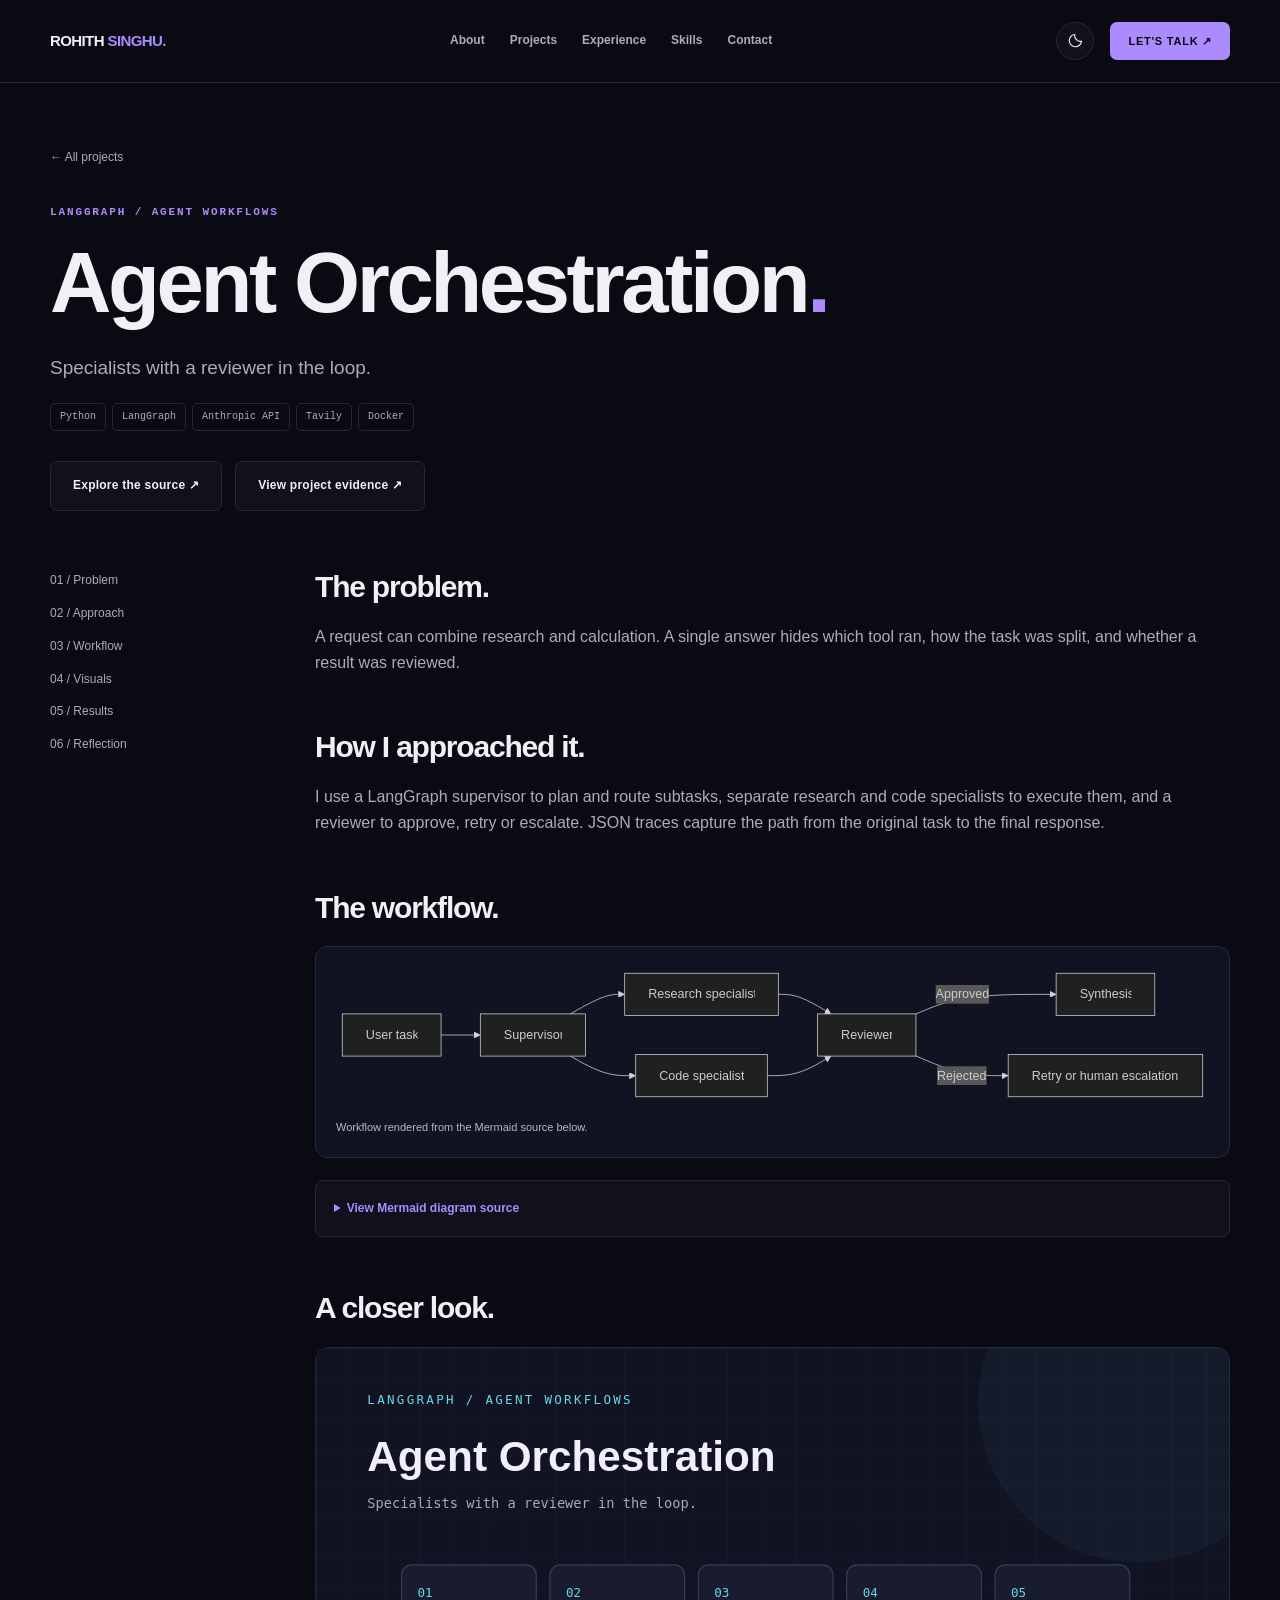
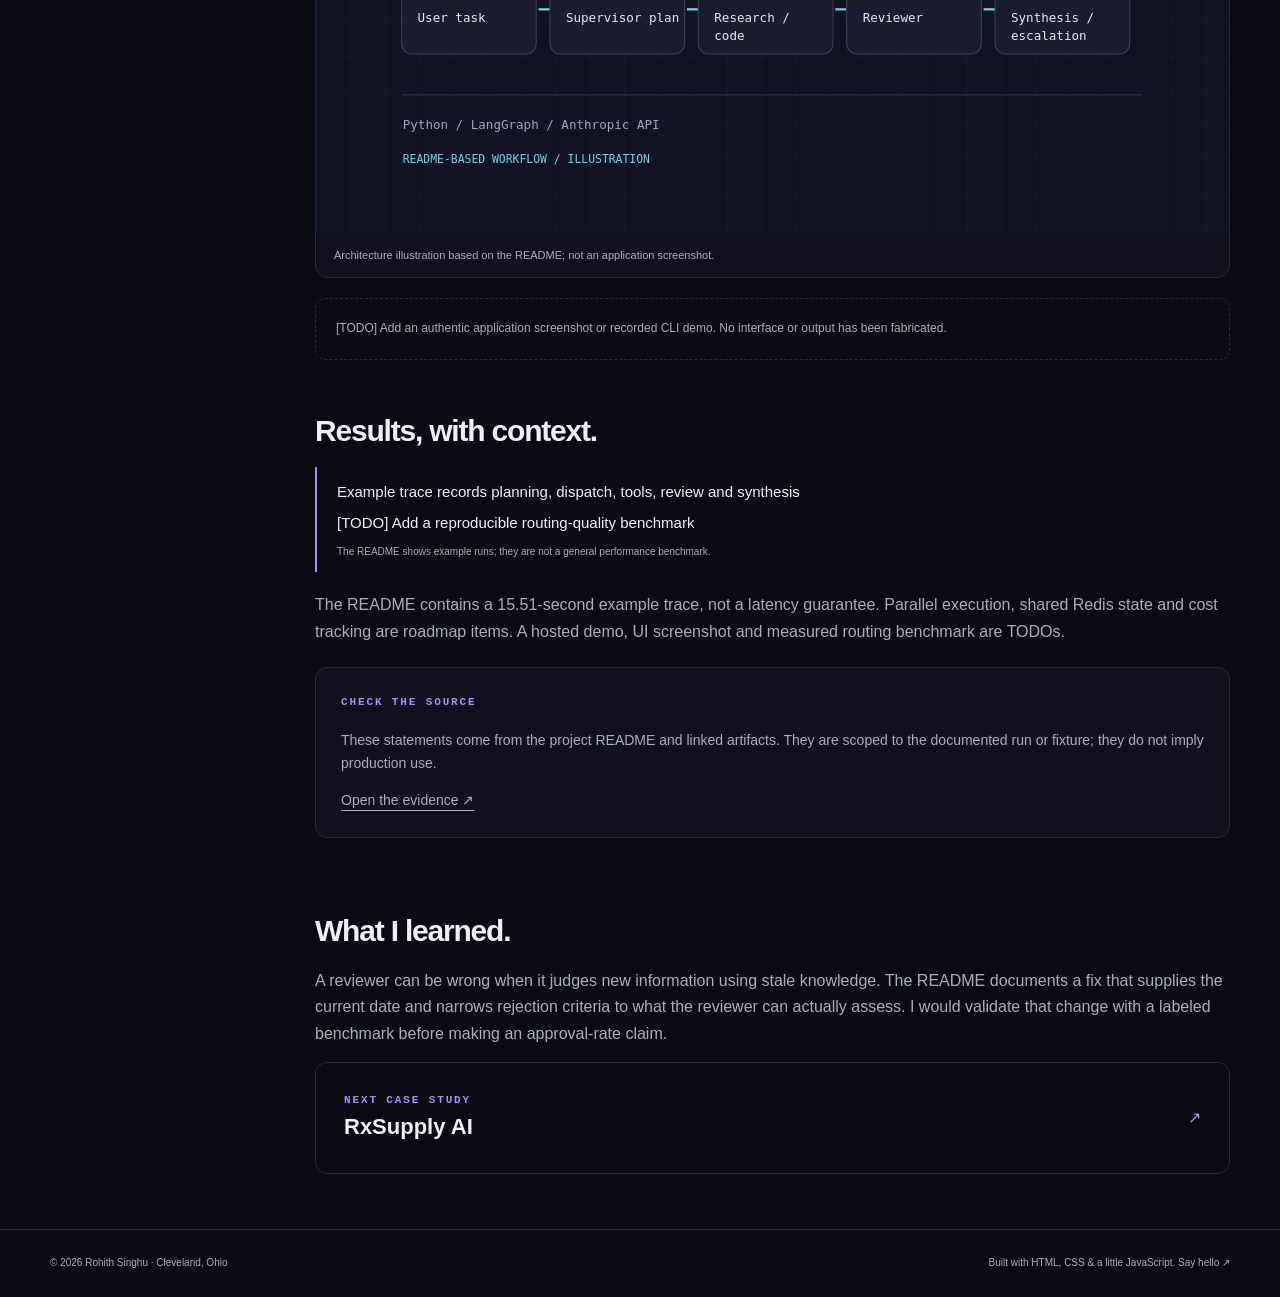
==== projects/agent-orchestration.html @ 7f61365f "Publish Rohith Singhu portfolio with five AI case studies and accessible responsive design" ====
<!doctype html>
<html lang="en" data-theme="dark"><head><meta charset="utf-8"><meta name="viewport" content="width=device-width,initial-scale=1">
<title>Agent Orchestration | Rohith Singhu</title><meta name="description" content="A task orchestration prototype that routes research and code work to specialists, reviews outputs, and records decisions in a structured trace."><meta name="theme-color" content="#090a12">
<link rel="canonical" href="https://rohith-jpg.github.io/projects/agent-orchestration.html"><meta property="og:type" content="website"><meta property="og:title" content="Agent Orchestration | Rohith Singhu">
<meta property="og:description" content="A task orchestration prototype that routes research and code work to specialists, reviews outputs, and records decisions in a structured trace."><meta property="og:url" content="https://rohith-jpg.github.io/projects/agent-orchestration.html">
<meta property="og:image" content="https://rohith-jpg.github.io/assets/og-image.png"><meta property="og:image:width" content="1200"><meta property="og:image:height" content="630"><meta property="og:image:alt" content="Rohith Singhu — AI and Software Engineer">
<meta name="twitter:card" content="summary_large_image"><meta name="twitter:title" content="Agent Orchestration | Rohith Singhu"><meta name="twitter:description" content="A task orchestration prototype that routes research and code work to specialists, reviews outputs, and records decisions in a structured trace."><meta name="twitter:image" content="https://rohith-jpg.github.io/assets/og-image.png">
<link rel="icon" href="../assets/favicon.svg" type="image/svg+xml"><link rel="stylesheet" href="../assets/style.css">
<script>try{const t=localStorage.getItem('theme');if(t==='light'||t==='dark')document.documentElement.dataset.theme=t;}catch(e){}</script>
<script type="application/ld+json">{"@context": "https://schema.org", "@type": "Person", "name": "Rohith Singhu", "url": "https://rohith-jpg.github.io", "email": "rohithsinghu7@gmail.com", "sameAs": ["https://github.com/rohith-jpg", "https://www.linkedin.com/in/rohithsinghu/"], "alumniOf": [{"@type": "CollegeOrUniversity", "name": "Auburn University at Montgomery"}, {"@type": "CollegeOrUniversity", "name": "VIT-AP University"}]}</script><script src="../assets/site.js" defer></script>
</head><body><a class="skip" href="#main">Skip to content</a>
<header class="site-header"><div class="container header-inner"><a class="wordmark" href="../index.html" aria-label="Rohith Singhu home">ROHITH<span> SINGHU</span><span aria-hidden="true">.</span></a>
<nav class="nav" id="main-nav" aria-label="Main navigation"><a href="../index.html#about">About</a><a href="../index.html#projects">Projects</a><a href="../index.html#experience">Experience</a><a href="../index.html#skills">Skills</a><a href="../index.html#contact">Contact</a></nav><div class="header-actions"><button class="theme-toggle" type="button" aria-label="Switch to light mode" aria-pressed="false"><svg aria-hidden="true" viewBox="0 0 24 24" fill="none" stroke="currentColor" stroke-width="1.6"><path d="M20.5 13.2A8.6 8.6 0 0 1 10.8 3.5 8.7 8.7 0 1 0 20.5 13.2Z"/></svg></button><button class="menu-toggle" type="button" aria-expanded="false" aria-controls="main-nav">Menu</button><a class="mini-cta" href="../index.html#contact">LET'S TALK ↗</a></div></div></header>
<main id="main"><div class="container"><section class="case-hero"><a class="back" href="../index.html#projects">← All projects</a><div class="eyebrow">LANGGRAPH / AGENT WORKFLOWS</div><h1>Agent Orchestration<span class="accent">.</span></h1><p class="lead">Specialists with a reviewer in the loop.</p><div class="tags"><span class="tag">Python</span><span class="tag">LangGraph</span><span class="tag">Anthropic API</span><span class="tag">Tavily</span><span class="tag">Docker</span></div><div class="actions"><a href="https://github.com/rohith-jpg/agent-orchestration" target="_blank" rel="noopener noreferrer" class="button">Explore the source ↗<span class="visually-hidden"> (opens in new tab)</span></a><a href="https://github.com/rohith-jpg/agent-orchestration#proof-it-works--real-outputs" target="_blank" rel="noopener noreferrer" class="button">View project evidence ↗<span class="visually-hidden"> (opens in new tab)</span></a></div></section><div class="case-layout"><nav class="case-aside" aria-label="Case study sections"><a href="#problem">01 / Problem</a><a href="#approach">02 / Approach</a><a href="#workflow">03 / Workflow</a><a href="#screenshots">04 / Visuals</a><a href="#results">05 / Results</a><a href="#learning">06 / Reflection</a></nav><div class="case-content"><section id="problem"><h2>The problem.</h2><p>A request can combine research and calculation. A single answer hides which tool ran, how the task was split, and whether a result was reviewed.</p></section><section id="approach"><h2>How I approached it.</h2><p>I use a LangGraph supervisor to plan and route subtasks, separate research and code specialists to execute them, and a reviewer to approve, retry or escalate. JSON traces capture the path from the original task to the final response.</p></section><section id="workflow"><h2>The workflow.</h2><figure class="mermaid-figure"><img src="../assets/agent-orchestration-flow.svg" alt="User task to Supervisor plan to Research / code to Reviewer to Synthesis / escalation" loading="lazy"><figcaption>Workflow rendered from the Mermaid source below.</figcaption></figure><details><summary>View Mermaid diagram source</summary><pre><code>flowchart LR
  A[User task] --&gt; B[Supervisor]
  B --&gt; C[Research specialist]
  B --&gt; D[Code specialist]
  C --&gt; E[Reviewer]
  D --&gt; E
  E --&gt;|Approved| F[Synthesis]
  E --&gt;|Rejected| G[Retry or human escalation]</code></pre><p class="small">The diagram above is a simplified visual summary. This Mermaid source captures the branching workflow.</p></details></section><section id="screenshots"><h2>A closer look.</h2><figure class="case-capture"><img src="../assets/agent-orchestration.svg" alt="Agent Orchestration workflow illustration" width="800" height="425" loading="lazy"><figcaption>Architecture illustration based on the README; not an application screenshot.</figcaption></figure><div class="pending-box">[TODO] Add an authentic application screenshot or recorded CLI demo. No interface or output has been fabricated.</div></section><section id="results"><h2>Results, with context.</h2><div class="result-box"><p>Example trace records planning, dispatch, tools, review and synthesis</p><p>[TODO] Add a reproducible routing-quality benchmark</p><p class="result-note">The README shows example runs; they are not a general performance benchmark.</p></div><p>The README contains a 15.51-second example trace, not a latency guarantee. Parallel execution, shared Redis state and cost tracking are roadmap items. A hosted demo, UI screenshot and measured routing benchmark are TODOs.</p><div class="evidence-panel"><div class="eyebrow">Check the source</div><p>These statements come from the project README and linked artifacts. They are scoped to the documented run or fixture; they do not imply production use.</p><p style="margin-top:14px"><a href="https://github.com/rohith-jpg/agent-orchestration#proof-it-works--real-outputs" target="_blank" rel="noopener noreferrer" >Open the evidence ↗<span class="visually-hidden"> (opens in new tab)</span></a></p></div></section><section id="learning"><h2>What I learned.</h2><p>A reviewer can be wrong when it judges new information using stale knowledge. The README documents a fix that supplies the current date and narrows rejection criteria to what the reviewer can actually assess. I would validate that change with a labeled benchmark before making an approval-rate claim.</p><a class="next-project" href="rxsupply-ai.html"><div><div class="eyebrow">Next case study</div><strong>RxSupply AI</strong></div><span aria-hidden="true">↗</span></a></section></div></div></div></main><footer class="site-footer"><div class="container footer-inner"><span>© 2026 Rohith Singhu · Cleveland, Ohio</span><span>Built with HTML, CSS & a little JavaScript. <a href="../index.html#contact">Say hello ↗</a></span></div></footer></body></html>
---- assets/style.css ----
@layer reset,base,components,responsive;
@layer reset{*,*::before,*::after{box-sizing:border-box}body,h1,h2,h3,p,figure{margin:0}img,svg{display:block;max-width:100%}button,a{-webkit-tap-highlight-color:transparent}button,input{font:inherit}button{cursor:pointer}a{color:inherit}html{scroll-behavior:smooth;scroll-padding-top:100px}}
@layer base{
:root{color-scheme:dark;--bg:#090a12;--panel:#10111c;--panel2:#171826;--ink:#f1f0f7;--muted:#acacbf;--line:#272838;--accent:#ac8bff;--glow:#7950e8;--green:#70dbba;--code:#d3c4ff;--shadow:0 24px 70px #0003}
:root[data-theme=light]{color-scheme:light;--bg:#f7f7fb;--panel:#fff;--panel2:#eeeeF6;--ink:#191626;--muted:#565469;--line:#d9d7e6;--accent:#6840bd;--glow:#9b7cdd;--green:#14745a;--code:#563798;--shadow:0 24px 70px #26213a0d}
body{background:var(--bg);color:var(--ink);font-family:'Segoe UI',Arial,sans-serif;font-size:16px;line-height:1.65}::selection{background:#8053df;color:white}a{text-underline-offset:5px}a:hover{color:var(--accent)}:focus-visible{outline:3px solid var(--accent);outline-offset:5px}button{color:inherit}h1,h2,h3{line-height:1.08;letter-spacing:-.04em}h1{font-size:clamp(62px,8.6vw,124px);font-weight:850}h2{font-size:clamp(32px,4.4vw,54px);font-weight:750}h3{font-size:26px;font-weight:700}p{color:var(--muted)}main{overflow:clip}section{scroll-margin-top:95px}button:disabled{cursor:default}small,.small{font-size:12px}code,pre,.eyebrow,.index,.tag,.project-type,.kicker{font-family:Consolas,'Courier New',monospace}pre{white-space:pre-wrap;overflow-wrap:anywhere;font-size:13px;line-height:1.7}code{font-size:.88em}.container{width:min(1180px,calc(100% - 64px));margin-inline:auto}.skip{position:fixed;top:-80px;left:20px;background:var(--ink);color:var(--bg);padding:12px;z-index:100}.skip:focus{top:10px}.muted{color:var(--muted)}.accent{color:var(--accent)}.eyebrow{color:var(--accent);font-size:11px;letter-spacing:.17em;text-transform:uppercase;font-weight:700}.section{padding:96px 0;border-top:1px solid var(--line)}.section-heading{display:flex;justify-content:space-between;align-items:end;gap:32px;margin-bottom:38px}.section-heading p{max-width:420px;font-size:15px}.section-heading h2{margin-top:12px}.section-number{font-family:Consolas,monospace;color:var(--muted);font-size:12px}.lead{font-size:19px;line-height:1.8}.visually-hidden{position:absolute;width:1px;height:1px;padding:0;margin:-1px;overflow:hidden;clip:rect(0,0,0,0);white-space:nowrap;border:0}}
@layer components{
.site-header{position:sticky;top:0;z-index:20;background:var(--bg);border-bottom:1px solid var(--line)}.header-inner{height:82px;display:flex;align-items:center;justify-content:space-between;gap:24px}.wordmark{text-decoration:none;font-size:15px;font-weight:800;letter-spacing:-.04em;white-space:nowrap}.wordmark span{color:var(--accent)}.nav{display:flex;gap:25px;align-items:center}.nav a{font-size:12px;color:var(--muted);text-decoration:none;font-weight:650}.nav a:hover{color:var(--ink)}.header-actions{display:flex;align-items:center;gap:16px}.theme-toggle,.menu-toggle{border:1px solid var(--line);border-radius:50%;background:var(--panel);height:38px;width:38px;display:grid;place-items:center}.theme-toggle svg{width:17px;height:17px}.menu-toggle{display:none;border-radius:10px;width:auto;padding:0 12px}.mini-cta{font-size:11px;font-weight:800;letter-spacing:.07em;text-decoration:none;background:var(--accent);color:var(--bg);padding:10px 18px;border-radius:7px}.mini-cta:hover{color:var(--bg);filter:brightness(1.1)}
.hero{padding:78px 0 0}.availability{display:inline-flex;align-items:center;gap:9px;font:10px Consolas,monospace;font-weight:700;letter-spacing:.13em;color:var(--green);padding:8px 12px;border:1px solid var(--line);border-radius:30px;background:var(--panel)}.availability::before{content:'';width:6px;height:6px;border-radius:50%;background:var(--green)}.hero-grid{display:grid;grid-template-columns:1.17fr .83fr;gap:54px;align-items:center;margin:28px 0 52px}.hero h1 span{display:block;color:var(--accent)}.hero-title{font-size:13px;letter-spacing:.21em;text-transform:uppercase;font-weight:750;color:var(--ink);margin:24px 0 18px}.hero-copy{font-size:18px;line-height:1.8;max-width:560px}.actions{display:flex;gap:13px;flex-wrap:wrap;margin-top:30px}.button{display:inline-flex;align-items:center;justify-content:center;gap:18px;font-size:12px;font-weight:750;letter-spacing:.02em;padding:14px 22px;border-radius:7px;text-decoration:none;border:1px solid var(--line);background:var(--panel);color:var(--ink);min-height:48px}.button.primary{background:var(--ink);color:var(--bg);border-color:var(--ink)}.button:hover{transform:translateY(-2px);border-color:var(--accent)}.button[aria-disabled=true]{color:var(--muted);background:transparent}.socials{display:flex;gap:22px;margin-top:23px;font-size:12px}.socials a{text-decoration:none;color:var(--muted)}.socials a:hover{color:var(--accent)}.hero-art{position:relative;padding:20px 0}.system-map{border:1px solid var(--line);border-radius:20px;background:radial-gradient(ellipse at 50% 36%,#7343d927,transparent 70%),var(--panel);padding:25px;box-shadow:var(--shadow)}.system-map .map-top{display:flex;justify-content:space-between;align-items:center;font:10px Consolas,monospace;color:var(--muted);letter-spacing:.06em}.map-top span:last-child{color:var(--green)}.system-map svg{width:100%;height:auto;margin:16px 0}.map-bottom{display:flex;gap:8px;flex-wrap:wrap}.map-bottom span{font:10px Consolas,monospace;color:var(--muted);padding:6px 9px;background:var(--panel2);border-radius:4px}.art-note{font-size:10px;margin-top:11px;text-align:right;font-family:Consolas,monospace}.hero-strip{border-top:1px solid var(--line);border-bottom:1px solid var(--line);display:grid;grid-template-columns:repeat(3,1fr);margin-bottom:0}.hero-strip>div{padding:24px 26px;border-right:1px solid var(--line)}.hero-strip>div:first-child{padding-left:0}.hero-strip>div:last-child{border:0}.hero-strip b{display:block;font-size:15px;font-weight:650}.hero-strip span{color:var(--muted);font-size:11px}
.about-grid{display:grid;grid-template-columns:.65fr 1.35fr;gap:80px}.about-grid h2{margin-top:12px}.about-copy p+p{margin-top:18px}.focus-list{display:flex;flex-wrap:wrap;gap:9px;margin-top:24px}.tag{font-size:10px;border:1px solid var(--line);border-radius:5px;padding:5px 9px;color:var(--muted)}.location{margin-top:25px;font-size:12px;padding-left:16px;border-left:2px solid var(--accent)}
.filters{display:flex;gap:8px;margin-bottom:28px;flex-wrap:wrap}.filter{font-size:11px;border:1px solid var(--line);background:var(--panel);color:var(--muted);padding:9px 15px;border-radius:30px;min-height:40px}.filter[aria-pressed=true]{background:var(--accent);border-color:var(--accent);color:var(--bg);font-weight:700}.projects-grid{display:grid;grid-template-columns:repeat(2,minmax(0,1fr));gap:25px}.project{border:1px solid var(--line);border-radius:15px;background:var(--panel);overflow:hidden;display:flex;flex-direction:column;transition:border-color .18s,transform .18s}.project:hover{border-color:var(--accent);transform:translateY(-3px)}.project[hidden]{display:none}.project-media{aspect-ratio:16/8.5;background:#111323;overflow:hidden;position:relative;border-bottom:1px solid var(--line)}.project-media img{width:100%;height:100%;object-fit:cover;object-position:top}.media-label{position:absolute;bottom:10px;left:12px;background:#090a12e8;color:#d6d0e6;font:9px Consolas,monospace;padding:5px 8px;border:1px solid #393349;border-radius:4px}.project-body{padding:26px;display:flex;flex:1;flex-direction:column}.project-type{color:var(--accent);font-size:10px;letter-spacing:.1em;margin-bottom:12px}.project h3{font-size:26px;margin-bottom:13px}.project h3 a{text-decoration:none}.project-body>p{font-size:14px;line-height:1.8}.tags{display:flex;gap:6px;flex-wrap:wrap;margin:18px 0}.project .tag{font-size:9px}.result-box{border-left:2px solid var(--accent);padding:1px 0 1px 13px;margin:3px 0 20px}.result-box p{font-size:11px;color:var(--ink);line-height:1.7}.result-box p+p{margin-top:5px}.result-note{font-size:10px!important;color:var(--muted)!important;margin-top:8px!important}.project-links{border-top:1px solid var(--line);padding-top:17px;display:flex;gap:18px;align-items:center;flex-wrap:wrap;margin-top:auto;font-size:11px;font-weight:650}.project-links a{text-decoration:none}.project-links .case-link{margin-left:auto;color:var(--accent)}.pending{font-size:10px;color:var(--muted)}
.research{display:grid;grid-template-columns:.7fr 1.3fr;gap:60px;border:1px solid var(--line);border-radius:16px;padding:36px;margin-top:30px;background:linear-gradient(130deg,#7c49d713,transparent),var(--panel)}.research h3{font-size:26px;margin:13px 0 16px}.research p{font-size:14px}.research .button{margin-top:22px}.research-meta{font:11px Consolas,monospace;color:var(--muted);line-height:2;margin-top:18px}.pose-art{width:100%;max-height:220px}.skills-grid{display:grid;grid-template-columns:repeat(3,1fr);gap:18px}.skill-group{border-top:1px solid var(--line);padding:24px 0}.skill-group h3{font-size:16px;letter-spacing:-.02em;margin-bottom:14px}.skill-group p{font-size:13px;line-height:2}.timeline-grid{display:grid;grid-template-columns:1fr 1fr;gap:65px}.timeline-title{font:11px Consolas,monospace;color:var(--accent);margin-bottom:25px}.timeline{border-left:1px solid var(--line);padding-left:25px}.timeline-item{position:relative;padding:0 0 35px}.timeline-item::before{content:'';position:absolute;left:-30px;top:5px;width:9px;height:9px;border-radius:50%;background:var(--accent);box-shadow:0 0 0 5px var(--bg)}.timeline-item h3{font-size:21px;margin:8px 0 10px}.timeline-item p{font-size:13px}.date{font:10px Consolas,monospace;color:var(--muted)}.role{color:var(--accent)!important;font-size:12px!important;margin-bottom:10px}.cert-grid{display:grid;grid-template-columns:1fr 1fr;gap:20px}.cert{padding:28px;border:1px solid var(--line);background:var(--panel);border-radius:12px;display:flex;align-items:center;gap:23px}.cert-icon{width:52px;height:58px;background:var(--panel2);color:var(--accent);display:grid;place-items:center;flex:none;clip-path:polygon(0 0,100% 0,100% 70%,50% 100%,0 70%);font:700 15px Consolas,monospace}.cert h3{font-size:18px;margin:5px 0 9px}.cert p{font-size:11px}.cert .pending{display:block;margin-top:10px}.contact{padding:100px 0 75px;background:radial-gradient(ellipse at 20% 100%,#7544dc15,transparent 65%);border-top:1px solid var(--line)}.contact h2{font-size:clamp(44px,7vw,86px);margin:15px 0 25px}.contact .lead{max-width:620px}.email{font-size:clamp(20px,3vw,33px);letter-spacing:-.025em;display:inline-block;margin:25px 0 10px;text-decoration:none;border-bottom:1px solid var(--accent)}.contact-bottom{display:flex;justify-content:space-between;align-items:center;gap:20px;margin-top:35px}.contact-bottom p{font-size:12px;max-width:410px}.contact-bottom .socials{margin:0}.site-footer{border-top:1px solid var(--line);padding:25px 0;font-size:10px;color:var(--muted)}.footer-inner{display:flex;justify-content:space-between;gap:20px}.footer-inner a{text-decoration:none}.todo{color:var(--muted);font-size:11px}.back{display:inline-flex;font-size:12px;color:var(--muted);margin-bottom:35px;text-decoration:none}.case-hero{padding:60px 0}.case-hero h1{font-size:clamp(44px,7vw,85px);margin:16px 0 22px;max-width:1000px}.case-hero .lead{max-width:760px}.case-layout{display:grid;grid-template-columns:200px 1fr;gap:65px}.case-aside{position:sticky;top:120px;align-self:start;display:grid;gap:13px;font-size:12px}.case-aside a{text-decoration:none;color:var(--muted)}.case-content section{padding:0 0 55px}.case-content h2{font-size:30px;margin-bottom:20px}.case-content p{font-size:16px}.workflow{display:flex;gap:8px;align-items:center;margin:25px 0;overflow:auto;padding:10px 0}.workflow .node{flex:1;min-width:100px;padding:19px 10px;text-align:center;font-size:11px;border:1px solid var(--line);border-radius:9px;background:var(--panel);color:var(--ink)}.workflow .arrow{color:var(--accent)}details{border:1px solid var(--line);background:var(--panel);padding:18px;border-radius:8px;font-size:12px}summary{cursor:pointer;color:var(--accent);font-weight:650}details pre{margin:20px 0 0;color:var(--code)}.case-capture{border:1px solid var(--line);border-radius:13px;overflow:hidden;background:var(--panel);margin-top:22px}.case-capture img{width:100%;height:auto}.case-capture figcaption{padding:13px 18px;color:var(--muted);font-size:11px}.evidence-panel{border:1px solid var(--line);background:var(--panel);border-radius:12px;padding:25px;margin:22px 0}.evidence-panel .eyebrow{margin-bottom:18px}.evidence-panel p{font-size:14px}.case-content ul{padding-left:20px;color:var(--muted)}.case-content li{padding-bottom:10px}.case-content .result-box{padding:12px 20px}.case-content .result-box p{font-size:15px}.pending-box{border:1px dashed var(--line);border-radius:10px;padding:20px;margin-top:20px;color:var(--muted);font-size:12px}.next-project{display:flex;justify-content:space-between;align-items:center;padding:28px;border:1px solid var(--line);border-radius:12px;margin-top:15px;text-decoration:none}.next-project strong{font-size:22px}.next-project span{color:var(--accent)}
}
@layer responsive{
@media(min-width:1500px){.hero{padding-top:100px}}
@media(max-width:1000px){.nav{gap:14px}.nav a{font-size:11px}.mini-cta{display:none}.hero-grid{gap:25px}.hero h1{font-size:85px}.system-map{padding:18px}.about-grid{gap:40px}.timeline-grid{gap:35px}.case-layout{gap:30px;grid-template-columns:160px 1fr}}
@media(max-width:760px){.container{width:calc(100% - 36px)}.header-inner{height:70px}.wordmark{font-size:14px}.menu-toggle{display:grid;font-size:11px}.nav{display:none;position:absolute;top:70px;left:0;right:0;padding:20px;background:var(--panel);border-bottom:1px solid var(--line);flex-wrap:wrap;justify-content:center;gap:22px}.nav.open{display:flex}.nav a{font-size:13px}.header-actions{gap:10px}.hero{padding-top:40px}.hero-grid{grid-template-columns:1fr;margin-top:25px;gap:25px}.hero h1{font-size:clamp(72px,17vw,112px)}.hero-title{font-size:11px;letter-spacing:.16em}.hero-copy{font-size:16px}.hero-art{max-width:470px;justify-self:center;width:100%}.hero-strip>div{padding:17px 12px}.hero-strip b{font-size:12px}.hero-strip span{font-size:10px}.section{padding:65px 0}.section-heading{display:block}.section-heading p{margin-top:20px}.about-grid{grid-template-columns:1fr;gap:25px}.lead{font-size:17px}.projects-grid{grid-template-columns:1fr}.project-media{aspect-ratio:16/8}.project-body{padding:23px}.research{grid-template-columns:1fr;padding:25px;gap:20px}.research-art{max-height:190px}.skills-grid{grid-template-columns:1fr 1fr;gap:20px}.timeline-grid{grid-template-columns:1fr;gap:25px}.cert-grid{grid-template-columns:1fr}.contact{padding:65px 0}.contact-bottom{display:block}.contact-bottom .socials{margin-top:25px}.footer-inner{display:block}.footer-inner>span{display:block;margin-bottom:8px}.case-layout{grid-template-columns:1fr}.case-aside{position:static;display:flex;flex-wrap:wrap;gap:18px;border-bottom:1px solid var(--line);padding-bottom:20px}.case-hero{padding-top:35px}.workflow{flex-wrap:wrap}.workflow .node{flex:1 1 110px}.next-project strong{font-size:18px}}
@media(prefers-reduced-motion:reduce){html{scroll-behavior:auto}*,*::before,*::after{transition:none!important;animation:none!important}}
}

.mermaid-figure{padding:20px;background:#111323;border:1px solid var(--line);border-radius:12px;margin:22px 0;overflow:auto}.mermaid-figure img{min-width:500px;width:100%;max-height:430px}.mermaid-figure figcaption{font-size:11px;color:#b8b5cd;margin-top:15px}
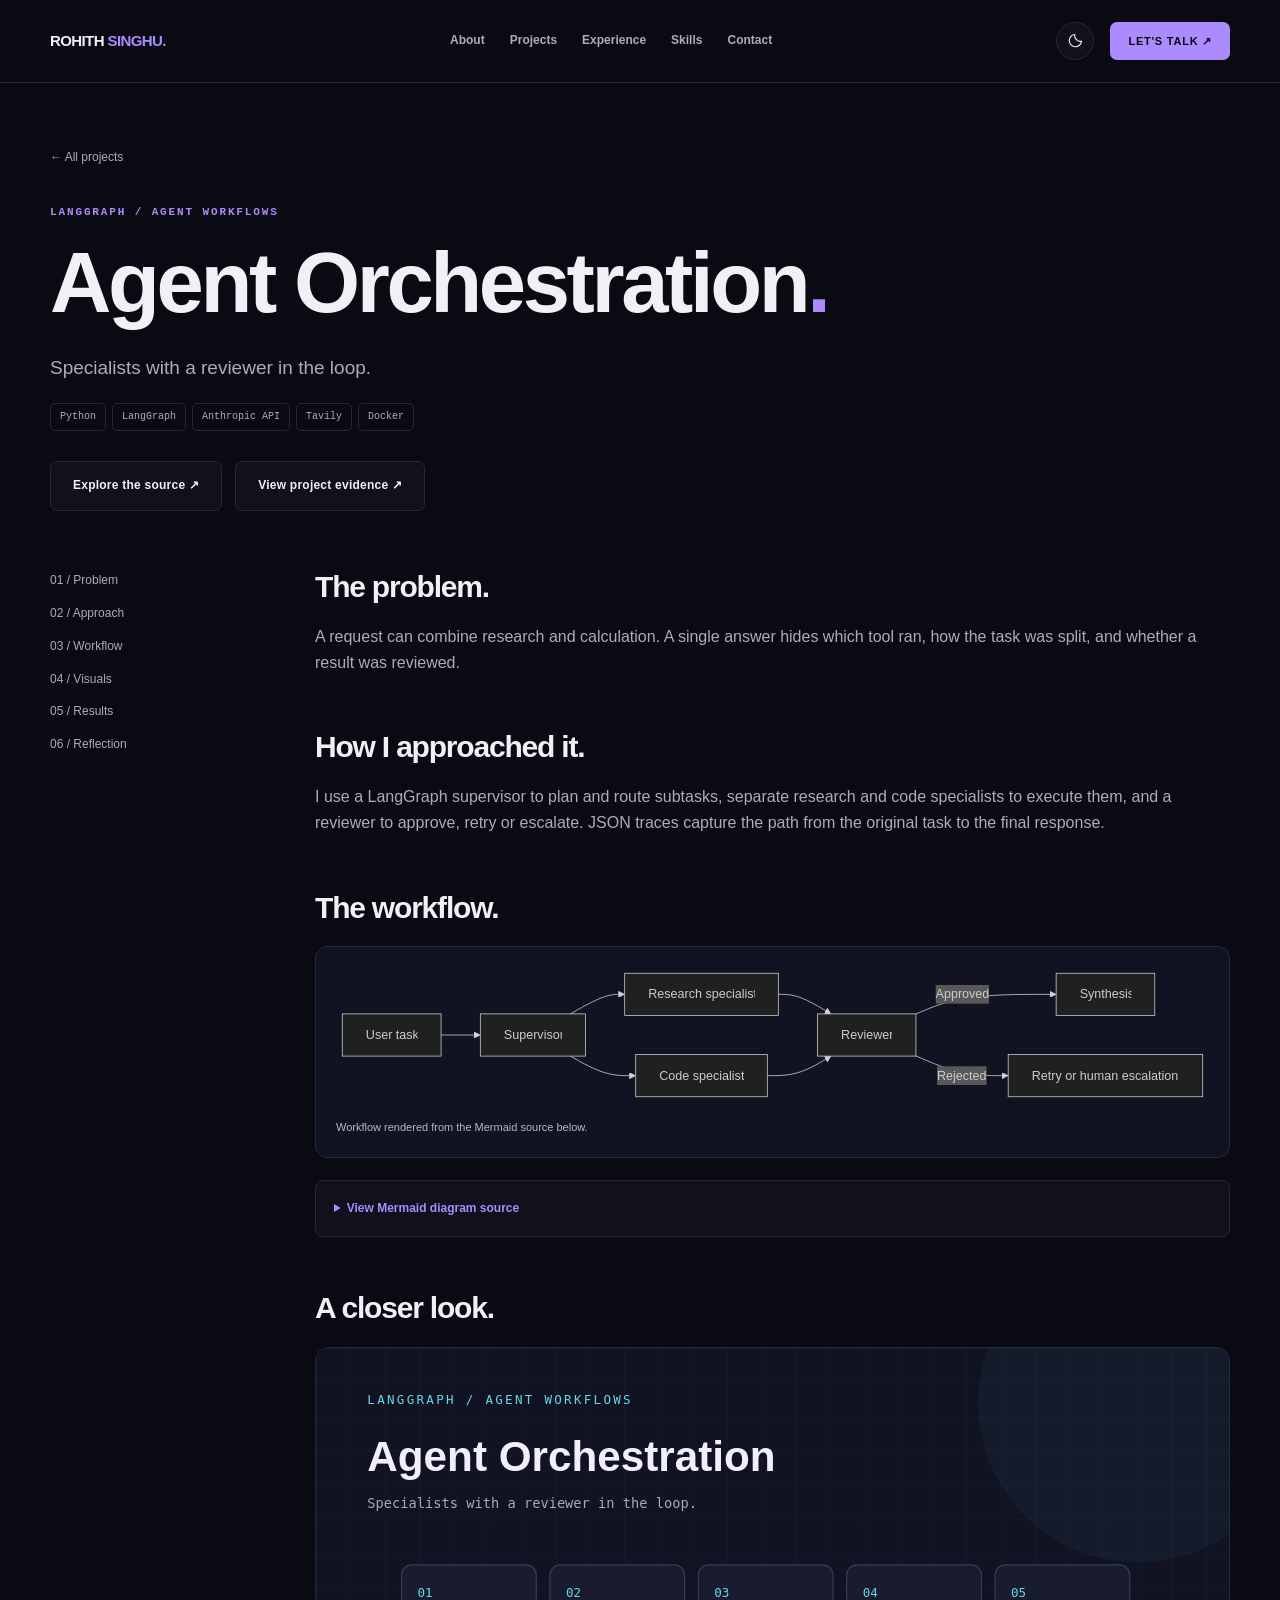
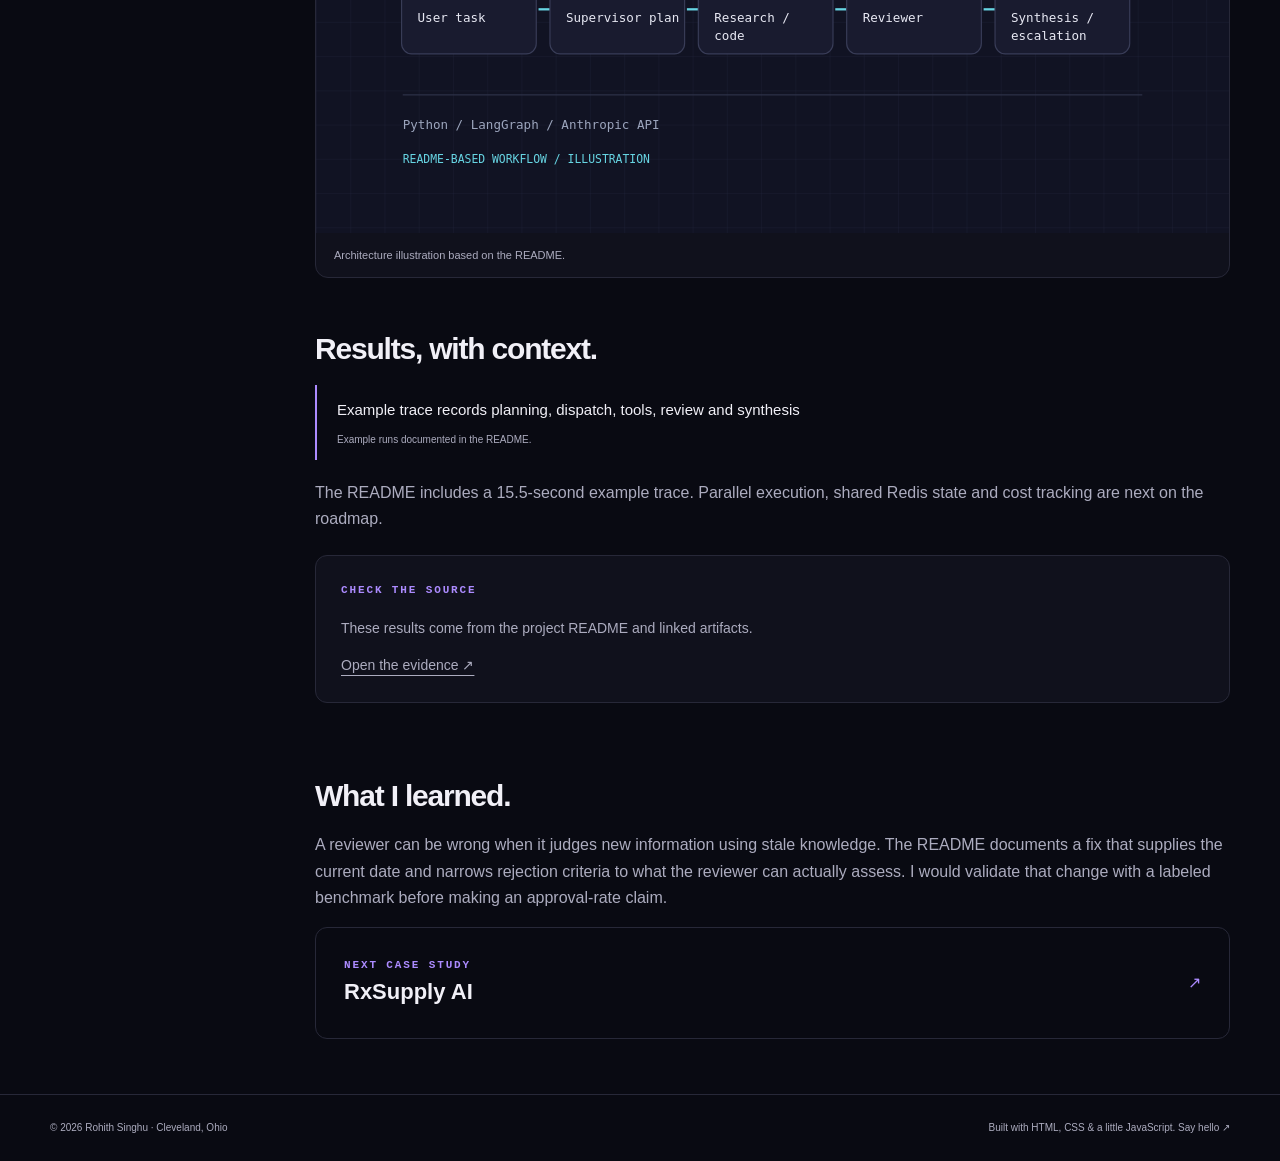
==== commit db7ba3aa: "Remove TODO placeholders, add current role, JSON-LD and llms.txt - Drop [TODO] buttons/notes; omit r" ====
--- a/projects/agent-orchestration.html
+++ b/projects/agent-orchestration.html
@@ -7,7 +7,7 @@
 <meta name="twitter:card" content="summary_large_image"><meta name="twitter:title" content="Agent Orchestration | Rohith Singhu"><meta name="twitter:description" content="A task orchestration prototype that routes research and code work to specialists, reviews outputs, and records decisions in a structured trace."><meta name="twitter:image" content="https://rohith-jpg.github.io/assets/og-image.png">
 <link rel="icon" href="../assets/favicon.svg" type="image/svg+xml"><link rel="stylesheet" href="../assets/style.css">
 <script>try{const t=localStorage.getItem('theme');if(t==='light'||t==='dark')document.documentElement.dataset.theme=t;}catch(e){}</script>
-<script type="application/ld+json">{"@context": "https://schema.org", "@type": "Person", "name": "Rohith Singhu", "url": "https://rohith-jpg.github.io", "email": "rohithsinghu7@gmail.com", "sameAs": ["https://github.com/rohith-jpg", "https://www.linkedin.com/in/rohithsinghu/"], "alumniOf": [{"@type": "CollegeOrUniversity", "name": "Auburn University at Montgomery"}, {"@type": "CollegeOrUniversity", "name": "VIT-AP University"}]}</script><script src="../assets/site.js" defer></script>
+<script type="application/ld+json">{"@context": "https://schema.org", "@type": "Person", "name": "Rohith Singhu", "jobTitle": "Software Developer", "worksFor": {"@type": "Organization", "name": "Viacore Technologies Inc."}, "url": "https://rohith-jpg.github.io", "email": "rohithsinghu7@gmail.com", "sameAs": ["https://github.com/rohith-jpg", "https://www.linkedin.com/in/rohithsinghu/"], "alumniOf": [{"@type": "CollegeOrUniversity", "name": "Auburn University at Montgomery"}, {"@type": "CollegeOrUniversity", "name": "VIT-AP University"}], "hasCredential": [{"@type": "EducationalOccupationalCredential", "name": "CompTIA Security+", "credentialCategory": "certification", "recognizedBy": {"@type": "Organization", "name": "CompTIA"}, "dateCreated": "2026-09"}, {"@type": "EducationalOccupationalCredential", "name": "AWS Certified Cloud Practitioner", "credentialCategory": "certification", "recognizedBy": {"@type": "Organization", "name": "Amazon Web Services"}, "dateCreated": "2025-05"}]}</script><script src="../assets/site.js" defer></script>
 </head><body><a class="skip" href="#main">Skip to content</a>
 <header class="site-header"><div class="container header-inner"><a class="wordmark" href="../index.html" aria-label="Rohith Singhu home">ROHITH<span> SINGHU</span><span aria-hidden="true">.</span></a>
 <nav class="nav" id="main-nav" aria-label="Main navigation"><a href="../index.html#about">About</a><a href="../index.html#projects">Projects</a><a href="../index.html#experience">Experience</a><a href="../index.html#skills">Skills</a><a href="../index.html#contact">Contact</a></nav><div class="header-actions"><button class="theme-toggle" type="button" aria-label="Switch to light mode" aria-pressed="false"><svg aria-hidden="true" viewBox="0 0 24 24" fill="none" stroke="currentColor" stroke-width="1.6"><path d="M20.5 13.2A8.6 8.6 0 0 1 10.8 3.5 8.7 8.7 0 1 0 20.5 13.2Z"/></svg></button><button class="menu-toggle" type="button" aria-expanded="false" aria-controls="main-nav">Menu</button><a class="mini-cta" href="../index.html#contact">LET'S TALK ↗</a></div></div></header>
@@ -18,4 +18,4 @@
   C --&gt; E[Reviewer]
   D --&gt; E
   E --&gt;|Approved| F[Synthesis]
-  E --&gt;|Rejected| G[Retry or human escalation]</code></pre><p class="small">The diagram above is a simplified visual summary. This Mermaid source captures the branching workflow.</p></details></section><section id="screenshots"><h2>A closer look.</h2><figure class="case-capture"><img src="../assets/agent-orchestration.svg" alt="Agent Orchestration workflow illustration" width="800" height="425" loading="lazy"><figcaption>Architecture illustration based on the README; not an application screenshot.</figcaption></figure><div class="pending-box">[TODO] Add an authentic application screenshot or recorded CLI demo. No interface or output has been fabricated.</div></section><section id="results"><h2>Results, with context.</h2><div class="result-box"><p>Example trace records planning, dispatch, tools, review and synthesis</p><p>[TODO] Add a reproducible routing-quality benchmark</p><p class="result-note">The README shows example runs; they are not a general performance benchmark.</p></div><p>The README contains a 15.51-second example trace, not a latency guarantee. Parallel execution, shared Redis state and cost tracking are roadmap items. A hosted demo, UI screenshot and measured routing benchmark are TODOs.</p><div class="evidence-panel"><div class="eyebrow">Check the source</div><p>These statements come from the project README and linked artifacts. They are scoped to the documented run or fixture; they do not imply production use.</p><p style="margin-top:14px"><a href="https://github.com/rohith-jpg/agent-orchestration#proof-it-works--real-outputs" target="_blank" rel="noopener noreferrer" >Open the evidence ↗<span class="visually-hidden"> (opens in new tab)</span></a></p></div></section><section id="learning"><h2>What I learned.</h2><p>A reviewer can be wrong when it judges new information using stale knowledge. The README documents a fix that supplies the current date and narrows rejection criteria to what the reviewer can actually assess. I would validate that change with a labeled benchmark before making an approval-rate claim.</p><a class="next-project" href="rxsupply-ai.html"><div><div class="eyebrow">Next case study</div><strong>RxSupply AI</strong></div><span aria-hidden="true">↗</span></a></section></div></div></div></main><footer class="site-footer"><div class="container footer-inner"><span>© 2026 Rohith Singhu · Cleveland, Ohio</span><span>Built with HTML, CSS & a little JavaScript. <a href="../index.html#contact">Say hello ↗</a></span></div></footer></body></html>+  E --&gt;|Rejected| G[Retry or human escalation]</code></pre><p class="small">The diagram above is a simplified visual summary. This Mermaid source captures the branching workflow.</p></details></section><section id="screenshots"><h2>A closer look.</h2><figure class="case-capture"><img src="../assets/agent-orchestration.svg" alt="Agent Orchestration workflow illustration" width="800" height="425" loading="lazy"><figcaption>Architecture illustration based on the README.</figcaption></figure></section><section id="results"><h2>Results, with context.</h2><div class="result-box"><p>Example trace records planning, dispatch, tools, review and synthesis</p><p class="result-note">Example runs documented in the README.</p></div><p>The README includes a 15.5-second example trace. Parallel execution, shared Redis state and cost tracking are next on the roadmap.</p><div class="evidence-panel"><div class="eyebrow">Check the source</div><p>These results come from the project README and linked artifacts.</p><p style="margin-top:14px"><a href="https://github.com/rohith-jpg/agent-orchestration#proof-it-works--real-outputs" target="_blank" rel="noopener noreferrer" >Open the evidence ↗<span class="visually-hidden"> (opens in new tab)</span></a></p></div></section><section id="learning"><h2>What I learned.</h2><p>A reviewer can be wrong when it judges new information using stale knowledge. The README documents a fix that supplies the current date and narrows rejection criteria to what the reviewer can actually assess. I would validate that change with a labeled benchmark before making an approval-rate claim.</p><a class="next-project" href="rxsupply-ai.html"><div><div class="eyebrow">Next case study</div><strong>RxSupply AI</strong></div><span aria-hidden="true">↗</span></a></section></div></div></div></main><footer class="site-footer"><div class="container footer-inner"><span>© 2026 Rohith Singhu · Cleveland, Ohio</span><span>Built with HTML, CSS & a little JavaScript. <a href="../index.html#contact">Say hello ↗</a></span></div></footer></body></html>
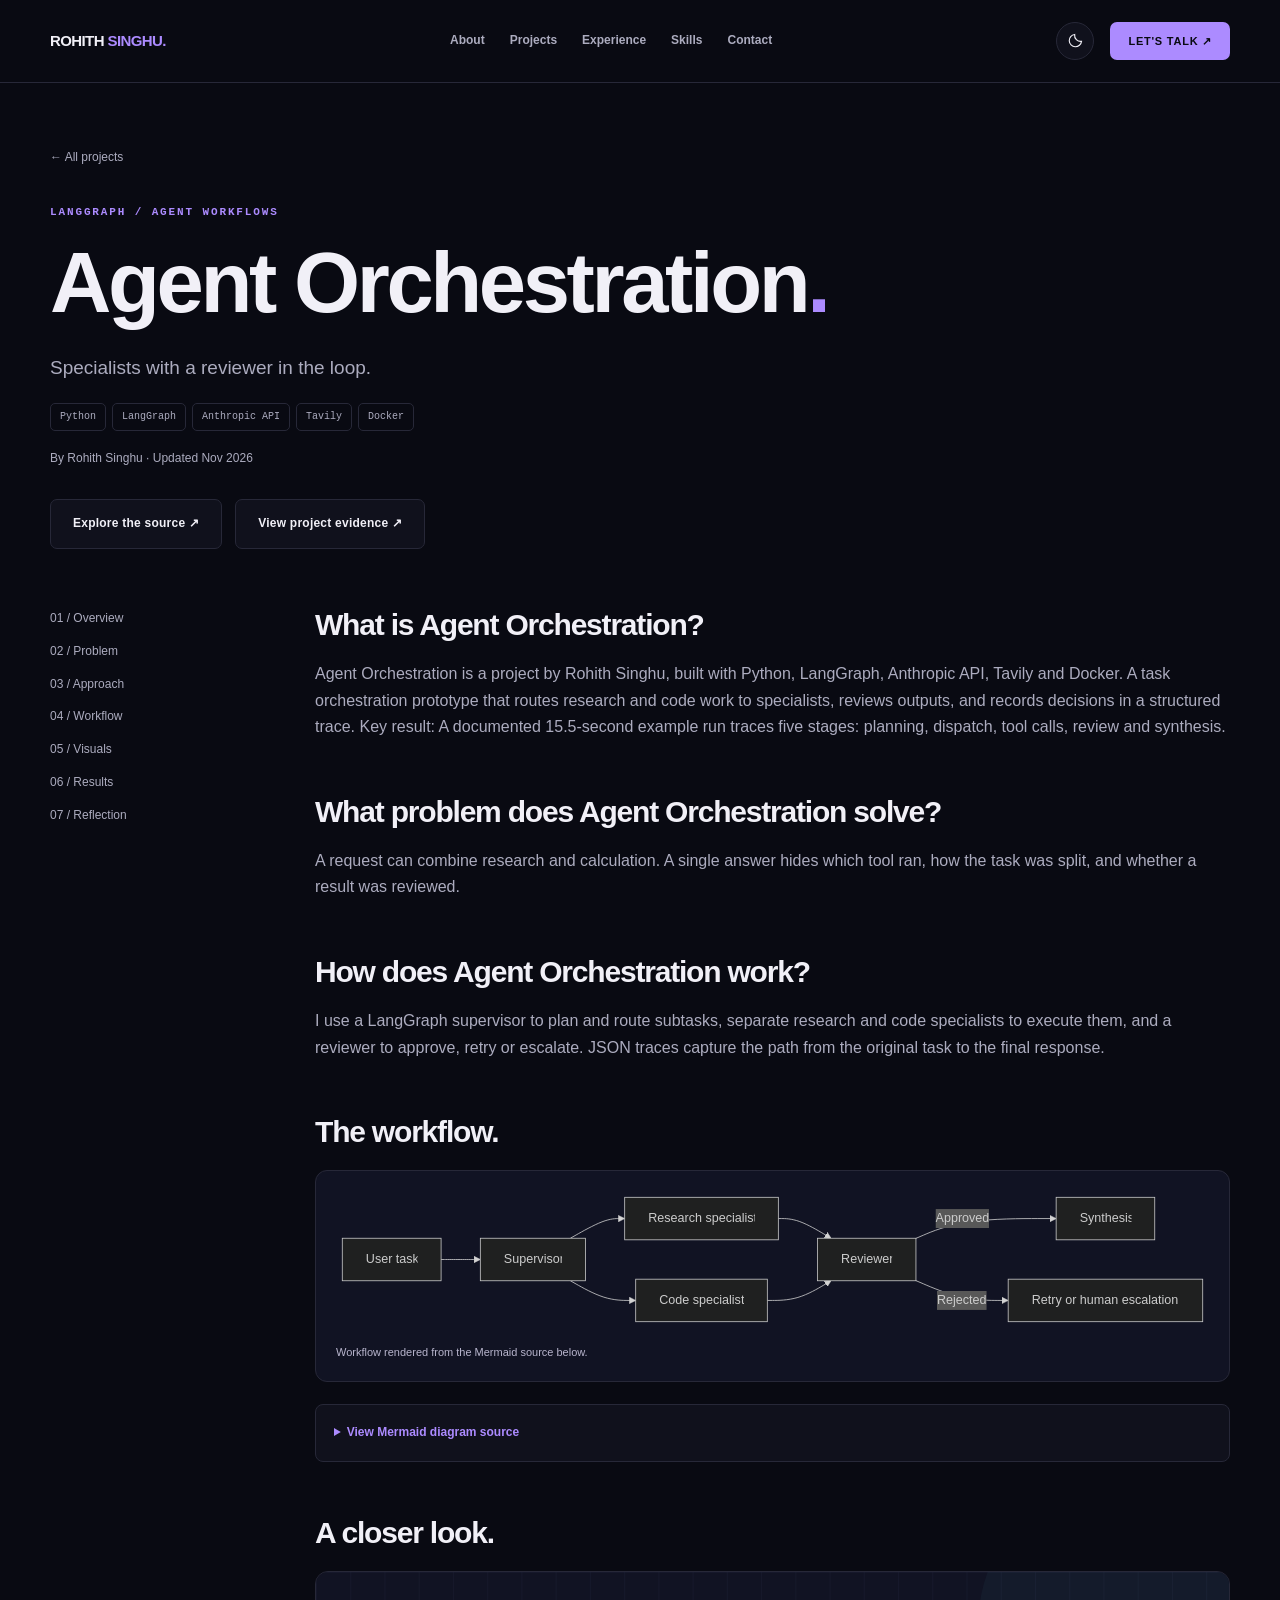
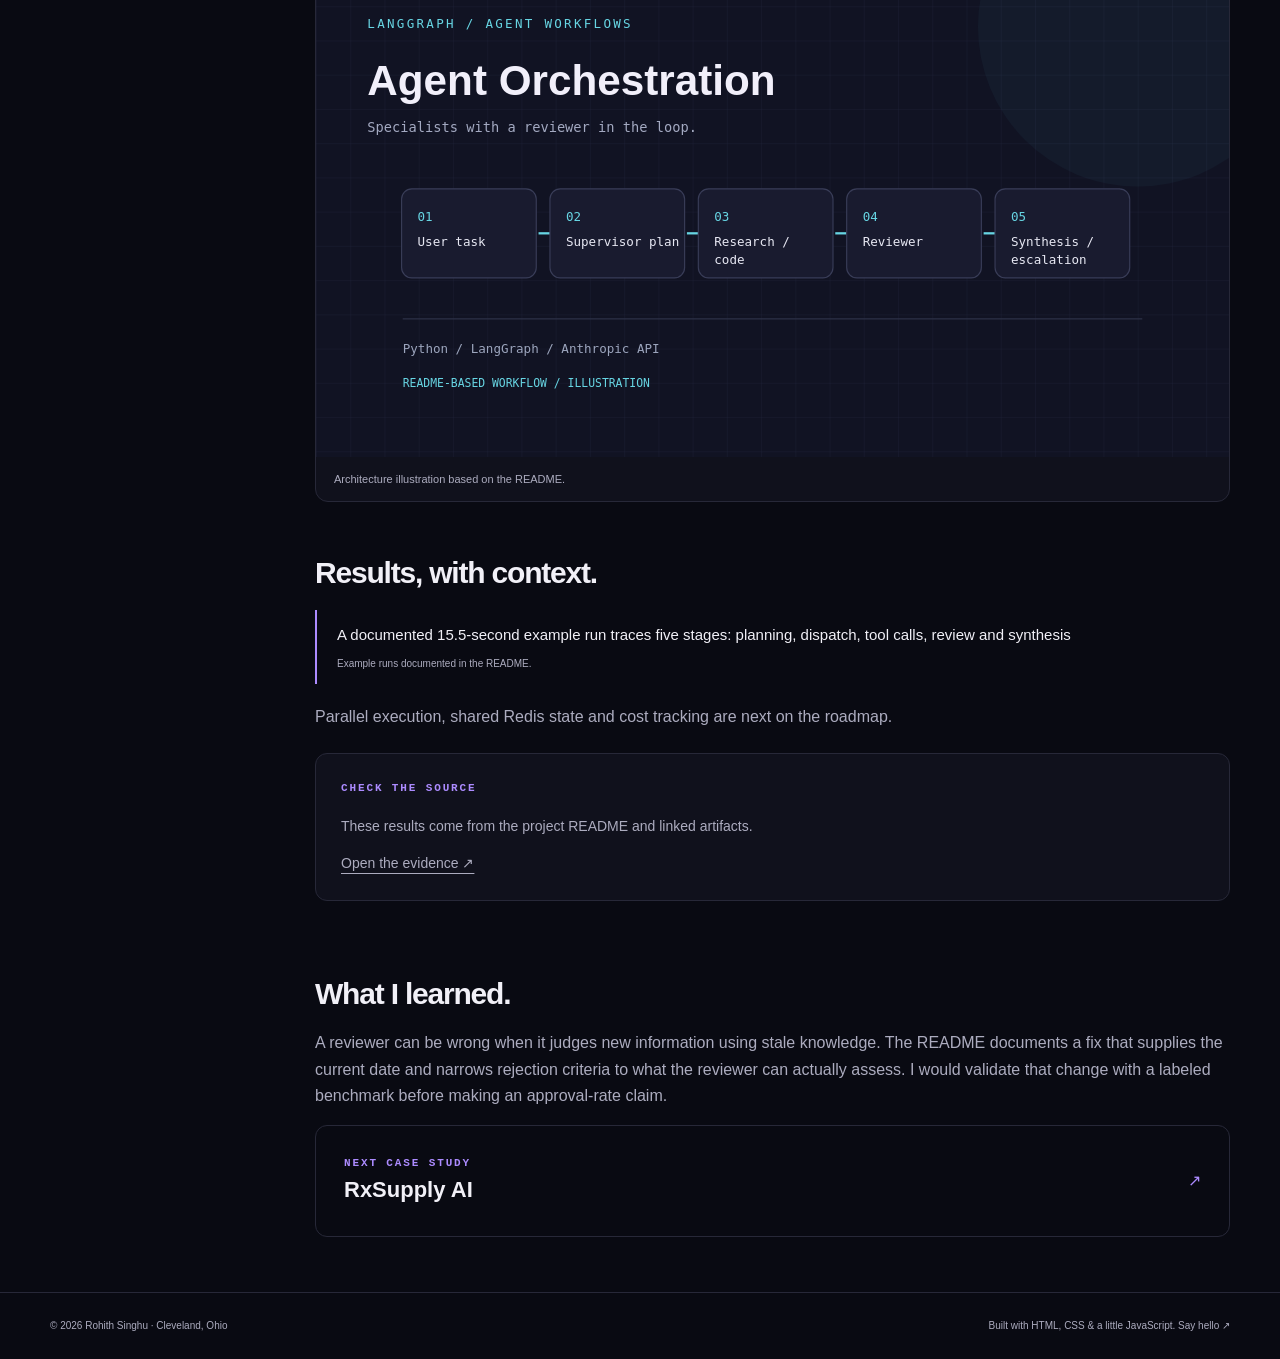
==== commit d56a8e00: "Apply GEO audit fixes: linked schema graph, 404, freshness, llms-full - JSON-LD: Person @id, WebSite" ====
--- a/projects/agent-orchestration.html
+++ b/projects/agent-orchestration.html
@@ -1,21 +1,21 @@
 <!doctype html>
 <html lang="en" data-theme="dark"><head><meta charset="utf-8"><meta name="viewport" content="width=device-width,initial-scale=1">
-<title>Agent Orchestration | Rohith Singhu</title><meta name="description" content="A task orchestration prototype that routes research and code work to specialists, reviews outputs, and records decisions in a structured trace."><meta name="theme-color" content="#090a12">
-<link rel="canonical" href="https://rohith-jpg.github.io/projects/agent-orchestration.html"><meta property="og:type" content="website"><meta property="og:title" content="Agent Orchestration | Rohith Singhu">
+<title>Agent Orchestration | Rohith Singhu</title><meta name="description" content="A task orchestration prototype that routes research and code work to specialists, reviews outputs, and records decisions in a structured trace."><meta name="theme-color" content="#090a12"><meta name="referrer" content="strict-origin-when-cross-origin">
+<link rel="canonical" href="https://rohith-jpg.github.io/projects/agent-orchestration.html"><meta property="og:type" content="article"><meta property="og:title" content="Agent Orchestration | Rohith Singhu">
 <meta property="og:description" content="A task orchestration prototype that routes research and code work to specialists, reviews outputs, and records decisions in a structured trace."><meta property="og:url" content="https://rohith-jpg.github.io/projects/agent-orchestration.html">
 <meta property="og:image" content="https://rohith-jpg.github.io/assets/og-image.png"><meta property="og:image:width" content="1200"><meta property="og:image:height" content="630"><meta property="og:image:alt" content="Rohith Singhu — AI and Software Engineer">
 <meta name="twitter:card" content="summary_large_image"><meta name="twitter:title" content="Agent Orchestration | Rohith Singhu"><meta name="twitter:description" content="A task orchestration prototype that routes research and code work to specialists, reviews outputs, and records decisions in a structured trace."><meta name="twitter:image" content="https://rohith-jpg.github.io/assets/og-image.png">
 <link rel="icon" href="../assets/favicon.svg" type="image/svg+xml"><link rel="stylesheet" href="../assets/style.css">
 <script>try{const t=localStorage.getItem('theme');if(t==='light'||t==='dark')document.documentElement.dataset.theme=t;}catch(e){}</script>
-<script type="application/ld+json">{"@context": "https://schema.org", "@type": "Person", "name": "Rohith Singhu", "jobTitle": "Software Developer", "worksFor": {"@type": "Organization", "name": "Viacore Technologies Inc."}, "url": "https://rohith-jpg.github.io", "email": "rohithsinghu7@gmail.com", "sameAs": ["https://github.com/rohith-jpg", "https://www.linkedin.com/in/rohithsinghu/"], "alumniOf": [{"@type": "CollegeOrUniversity", "name": "Auburn University at Montgomery"}, {"@type": "CollegeOrUniversity", "name": "VIT-AP University"}], "hasCredential": [{"@type": "EducationalOccupationalCredential", "name": "CompTIA Security+", "credentialCategory": "certification", "recognizedBy": {"@type": "Organization", "name": "CompTIA"}, "dateCreated": "2026-09"}, {"@type": "EducationalOccupationalCredential", "name": "AWS Certified Cloud Practitioner", "credentialCategory": "certification", "recognizedBy": {"@type": "Organization", "name": "Amazon Web Services"}, "dateCreated": "2025-05"}]}</script><script src="../assets/site.js" defer></script>
+<script type="application/ld+json">{"@context": "https://schema.org", "@graph": [{"@type": "TechArticle", "@id": "https://rohith-jpg.github.io/projects/agent-orchestration.html#article", "headline": "Agent Orchestration: Specialists with a reviewer in the loop.", "description": "A task orchestration prototype that routes research and code work to specialists, reviews outputs, and records decisions in a structured trace.", "url": "https://rohith-jpg.github.io/projects/agent-orchestration.html", "dateModified": "2026-11-06", "author": {"@id": "https://rohith-jpg.github.io/#person"}, "isPartOf": {"@id": "https://rohith-jpg.github.io/#website"}, "about": {"@id": "https://rohith-jpg.github.io/projects/agent-orchestration.html#code"}}, {"@type": "SoftwareSourceCode", "@id": "https://rohith-jpg.github.io/projects/agent-orchestration.html#code", "name": "Agent Orchestration", "description": "A task orchestration prototype that routes research and code work to specialists, reviews outputs, and records decisions in a structured trace.", "programmingLanguage": "Python", "keywords": "Python, LangGraph, Anthropic API, Tavily, Docker", "author": {"@id": "https://rohith-jpg.github.io/#person"}, "codeRepository": "https://github.com/rohith-jpg/agent-orchestration"}, {"@type": "BreadcrumbList", "itemListElement": [{"@type": "ListItem", "position": 1, "name": "Home", "item": "https://rohith-jpg.github.io/"}, {"@type": "ListItem", "position": 2, "name": "Agent Orchestration", "item": "https://rohith-jpg.github.io/projects/agent-orchestration.html"}]}, {"@type": "Person", "@id": "https://rohith-jpg.github.io/#person", "name": "Rohith Singhu", "url": "https://rohith-jpg.github.io/"}]}</script><script src="../assets/site.js" defer></script>
 </head><body><a class="skip" href="#main">Skip to content</a>
-<header class="site-header"><div class="container header-inner"><a class="wordmark" href="../index.html" aria-label="Rohith Singhu home">ROHITH<span> SINGHU</span><span aria-hidden="true">.</span></a>
-<nav class="nav" id="main-nav" aria-label="Main navigation"><a href="../index.html#about">About</a><a href="../index.html#projects">Projects</a><a href="../index.html#experience">Experience</a><a href="../index.html#skills">Skills</a><a href="../index.html#contact">Contact</a></nav><div class="header-actions"><button class="theme-toggle" type="button" aria-label="Switch to light mode" aria-pressed="false"><svg aria-hidden="true" viewBox="0 0 24 24" fill="none" stroke="currentColor" stroke-width="1.6"><path d="M20.5 13.2A8.6 8.6 0 0 1 10.8 3.5 8.7 8.7 0 1 0 20.5 13.2Z"/></svg></button><button class="menu-toggle" type="button" aria-expanded="false" aria-controls="main-nav">Menu</button><a class="mini-cta" href="../index.html#contact">LET'S TALK ↗</a></div></div></header>
-<main id="main"><div class="container"><section class="case-hero"><a class="back" href="../index.html#projects">← All projects</a><div class="eyebrow">LANGGRAPH / AGENT WORKFLOWS</div><h1>Agent Orchestration<span class="accent">.</span></h1><p class="lead">Specialists with a reviewer in the loop.</p><div class="tags"><span class="tag">Python</span><span class="tag">LangGraph</span><span class="tag">Anthropic API</span><span class="tag">Tavily</span><span class="tag">Docker</span></div><div class="actions"><a href="https://github.com/rohith-jpg/agent-orchestration" target="_blank" rel="noopener noreferrer" class="button">Explore the source ↗<span class="visually-hidden"> (opens in new tab)</span></a><a href="https://github.com/rohith-jpg/agent-orchestration#proof-it-works--real-outputs" target="_blank" rel="noopener noreferrer" class="button">View project evidence ↗<span class="visually-hidden"> (opens in new tab)</span></a></div></section><div class="case-layout"><nav class="case-aside" aria-label="Case study sections"><a href="#problem">01 / Problem</a><a href="#approach">02 / Approach</a><a href="#workflow">03 / Workflow</a><a href="#screenshots">04 / Visuals</a><a href="#results">05 / Results</a><a href="#learning">06 / Reflection</a></nav><div class="case-content"><section id="problem"><h2>The problem.</h2><p>A request can combine research and calculation. A single answer hides which tool ran, how the task was split, and whether a result was reviewed.</p></section><section id="approach"><h2>How I approached it.</h2><p>I use a LangGraph supervisor to plan and route subtasks, separate research and code specialists to execute them, and a reviewer to approve, retry or escalate. JSON traces capture the path from the original task to the final response.</p></section><section id="workflow"><h2>The workflow.</h2><figure class="mermaid-figure"><img src="../assets/agent-orchestration-flow.svg" alt="User task to Supervisor plan to Research / code to Reviewer to Synthesis / escalation" loading="lazy"><figcaption>Workflow rendered from the Mermaid source below.</figcaption></figure><details><summary>View Mermaid diagram source</summary><pre><code>flowchart LR
+<header class="site-header"><div class="container header-inner"><a class="wordmark" href="../" aria-label="Rohith Singhu home">ROHITH<span> SINGHU</span><span aria-hidden="true">.</span></a>
+<nav class="nav" id="main-nav" aria-label="Main navigation"><a href="../#about">About</a><a href="../#projects">Projects</a><a href="../#experience">Experience</a><a href="../#skills">Skills</a><a href="../#contact">Contact</a></nav><div class="header-actions"><button class="theme-toggle" type="button" aria-label="Switch to light mode" aria-pressed="false"><svg aria-hidden="true" viewBox="0 0 24 24" fill="none" stroke="currentColor" stroke-width="1.6"><path d="M20.5 13.2A8.6 8.6 0 0 1 10.8 3.5 8.7 8.7 0 1 0 20.5 13.2Z"/></svg></button><button class="menu-toggle" type="button" aria-expanded="false" aria-controls="main-nav">Menu</button><a class="mini-cta" href="../#contact">LET'S TALK ↗</a></div></div></header>
+<main id="main"><div class="container"><section class="case-hero"><a class="back" href="../#projects">← All projects</a><div class="eyebrow">LANGGRAPH / AGENT WORKFLOWS</div><h1>Agent Orchestration<span class="accent">.</span></h1><p class="lead">Specialists with a reviewer in the loop.</p><div class="tags"><span class="tag">Python</span><span class="tag">LangGraph</span><span class="tag">Anthropic API</span><span class="tag">Tavily</span><span class="tag">Docker</span></div><p class="small">By Rohith Singhu · Updated <time datetime="2026-11-06">Nov 2026</time></p><div class="actions"><a href="https://github.com/rohith-jpg/agent-orchestration" target="_blank" rel="noopener noreferrer" class="button">Explore the source ↗<span class="visually-hidden"> (opens in new tab)</span></a><a href="https://github.com/rohith-jpg/agent-orchestration#proof-it-works--real-outputs" target="_blank" rel="noopener noreferrer" class="button">View project evidence ↗<span class="visually-hidden"> (opens in new tab)</span></a></div></section><div class="case-layout"><nav class="case-aside" aria-label="Case study sections"><a href="#overview">01 / Overview</a><a href="#problem">02 / Problem</a><a href="#approach">03 / Approach</a><a href="#workflow">04 / Workflow</a><a href="#screenshots">05 / Visuals</a><a href="#results">06 / Results</a><a href="#learning">07 / Reflection</a></nav><div class="case-content"><section id="overview"><h2>What is Agent Orchestration?</h2><p>Agent Orchestration is a project by Rohith Singhu, built with Python, LangGraph, Anthropic API, Tavily and Docker. A task orchestration prototype that routes research and code work to specialists, reviews outputs, and records decisions in a structured trace. Key result: A documented 15.5-second example run traces five stages: planning, dispatch, tool calls, review and synthesis.</p></section><section id="problem"><h2>What problem does Agent Orchestration solve?</h2><p>A request can combine research and calculation. A single answer hides which tool ran, how the task was split, and whether a result was reviewed.</p></section><section id="approach"><h2>How does Agent Orchestration work?</h2><p>I use a LangGraph supervisor to plan and route subtasks, separate research and code specialists to execute them, and a reviewer to approve, retry or escalate. JSON traces capture the path from the original task to the final response.</p></section><section id="workflow"><h2>The workflow.</h2><figure class="mermaid-figure"><img src="../assets/agent-orchestration-flow.svg" alt="User task to Supervisor plan to Research / code to Reviewer to Synthesis / escalation" width="1113" height="174" loading="lazy"><figcaption>Workflow rendered from the Mermaid source below.</figcaption></figure><details><summary>View Mermaid diagram source</summary><pre><code>flowchart LR
   A[User task] --&gt; B[Supervisor]
   B --&gt; C[Research specialist]
   B --&gt; D[Code specialist]
   C --&gt; E[Reviewer]
   D --&gt; E
   E --&gt;|Approved| F[Synthesis]
-  E --&gt;|Rejected| G[Retry or human escalation]</code></pre><p class="small">The diagram above is a simplified visual summary. This Mermaid source captures the branching workflow.</p></details></section><section id="screenshots"><h2>A closer look.</h2><figure class="case-capture"><img src="../assets/agent-orchestration.svg" alt="Agent Orchestration workflow illustration" width="800" height="425" loading="lazy"><figcaption>Architecture illustration based on the README.</figcaption></figure></section><section id="results"><h2>Results, with context.</h2><div class="result-box"><p>Example trace records planning, dispatch, tools, review and synthesis</p><p class="result-note">Example runs documented in the README.</p></div><p>The README includes a 15.5-second example trace. Parallel execution, shared Redis state and cost tracking are next on the roadmap.</p><div class="evidence-panel"><div class="eyebrow">Check the source</div><p>These results come from the project README and linked artifacts.</p><p style="margin-top:14px"><a href="https://github.com/rohith-jpg/agent-orchestration#proof-it-works--real-outputs" target="_blank" rel="noopener noreferrer" >Open the evidence ↗<span class="visually-hidden"> (opens in new tab)</span></a></p></div></section><section id="learning"><h2>What I learned.</h2><p>A reviewer can be wrong when it judges new information using stale knowledge. The README documents a fix that supplies the current date and narrows rejection criteria to what the reviewer can actually assess. I would validate that change with a labeled benchmark before making an approval-rate claim.</p><a class="next-project" href="rxsupply-ai.html"><div><div class="eyebrow">Next case study</div><strong>RxSupply AI</strong></div><span aria-hidden="true">↗</span></a></section></div></div></div></main><footer class="site-footer"><div class="container footer-inner"><span>© 2026 Rohith Singhu · Cleveland, Ohio</span><span>Built with HTML, CSS & a little JavaScript. <a href="../index.html#contact">Say hello ↗</a></span></div></footer></body></html>+  E --&gt;|Rejected| G[Retry or human escalation]</code></pre><p class="small">The diagram above is a simplified visual summary. This Mermaid source captures the branching workflow.</p></details></section><section id="screenshots"><h2>A closer look.</h2><figure class="case-capture"><img src="../assets/agent-orchestration.svg" alt="Agent Orchestration workflow illustration" width="800" height="425" loading="lazy"><figcaption>Architecture illustration based on the README.</figcaption></figure></section><section id="results"><h2>Results, with context.</h2><div class="result-box"><p>A documented 15.5-second example run traces five stages: planning, dispatch, tool calls, review and synthesis</p><p class="result-note">Example runs documented in the README.</p></div><p>Parallel execution, shared Redis state and cost tracking are next on the roadmap.</p><div class="evidence-panel"><div class="eyebrow">Check the source</div><p>These results come from the project README and linked artifacts.</p><p style="margin-top:14px"><a href="https://github.com/rohith-jpg/agent-orchestration#proof-it-works--real-outputs" target="_blank" rel="noopener noreferrer" >Open the evidence ↗<span class="visually-hidden"> (opens in new tab)</span></a></p></div></section><section id="learning"><h2>What I learned.</h2><p>A reviewer can be wrong when it judges new information using stale knowledge. The README documents a fix that supplies the current date and narrows rejection criteria to what the reviewer can actually assess. I would validate that change with a labeled benchmark before making an approval-rate claim.</p><a class="next-project" href="rxsupply-ai.html"><div><div class="eyebrow">Next case study</div><strong>RxSupply AI</strong></div><span aria-hidden="true">↗</span></a></section></div></div></div></main><footer class="site-footer"><div class="container footer-inner"><span>© 2026 Rohith Singhu · Cleveland, Ohio</span><span>Built with HTML, CSS & a little JavaScript. <a href="../#contact">Say hello ↗</a></span></div></footer></body></html>
--- a/assets/style.css
+++ b/assets/style.css
@@ -18,4 +18,5 @@
 @media(prefers-reduced-motion:reduce){html{scroll-behavior:auto}*,*::before,*::after{transition:none!important;animation:none!important}}
 }
 
-.mermaid-figure{padding:20px;background:#111323;border:1px solid var(--line);border-radius:12px;margin:22px 0;overflow:auto}.mermaid-figure img{min-width:500px;width:100%;max-height:430px}.mermaid-figure figcaption{font-size:11px;color:#b8b5cd;margin-top:15px}
+.mermaid-figure{padding:20px;background:#111323;border:1px solid var(--line);border-radius:12px;margin:22px 0;overflow:auto}.mermaid-figure img{min-width:500px;width:100%;height:auto;max-height:430px}.mermaid-figure figcaption{font-size:11px;color:#b8b5cd;margin-top:15px}
+.not-found-list{margin-top:26px;padding-left:20px;display:grid;gap:10px;color:var(--muted)}
